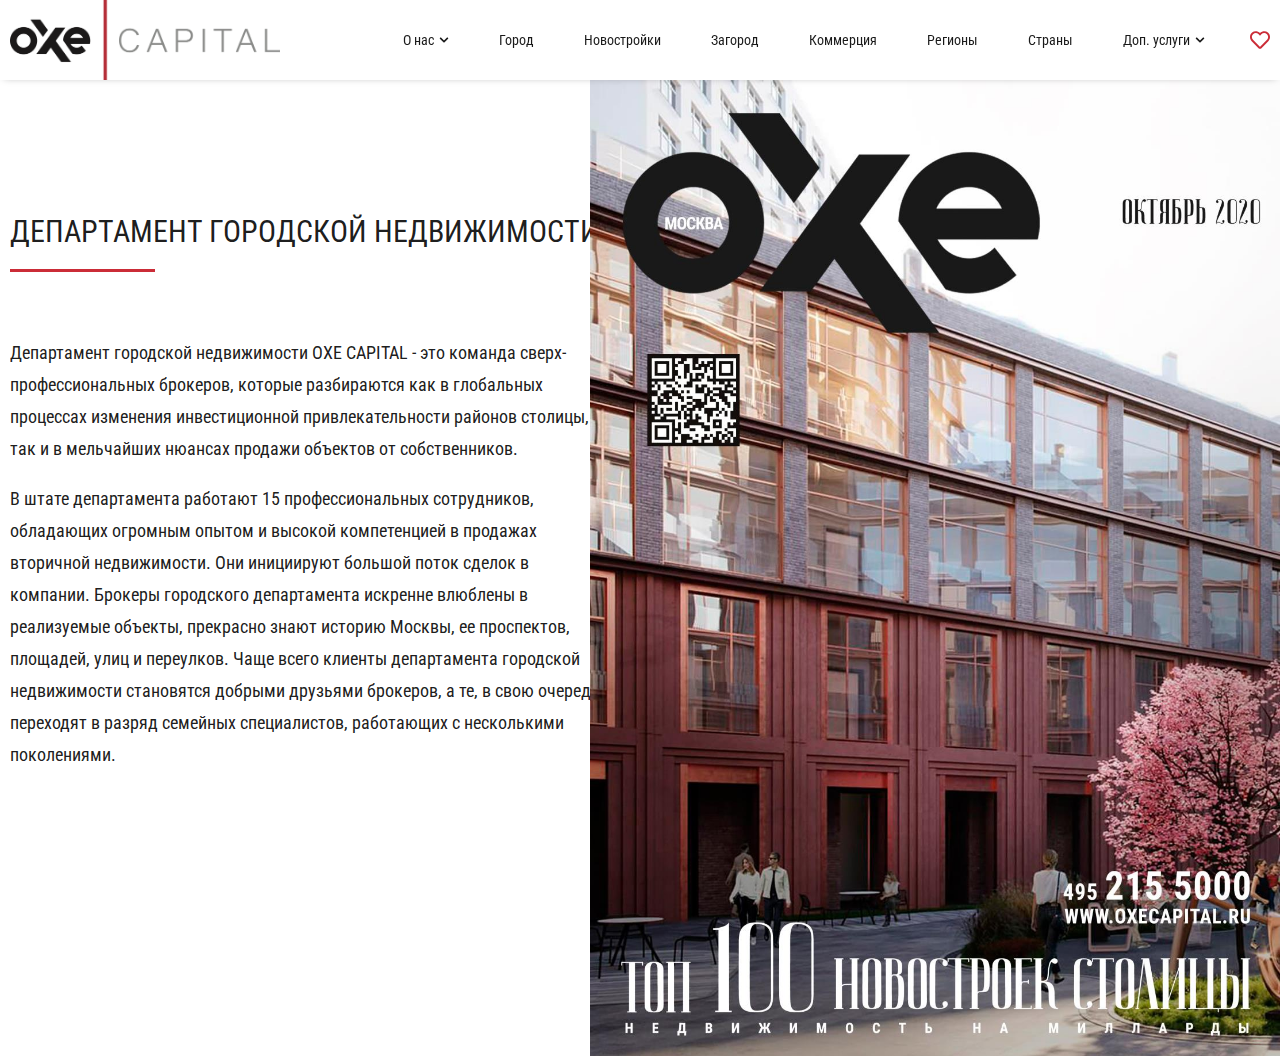
==== department.html @ 58d35041 "init" ====
<!DOCTYPE html>
<html lang="en">

<head>
    <meta charset="UTF-8">
    <meta http-equiv="X-UA-Compatible" content="IE=edge">
    <meta name="viewport" content="width=device-width, initial-scale=1, shrink-to-fit=no">
    <meta name="robots" content="index, follow">
    <meta name="google" content="notranslate">
    <meta name="format-detection" content="telephone=no">

    <meta name="description" content="">

    <meta name="keywords" content="">

    <!-- Favicons -->
    <!-- <link rel="icon" type="image/png" sizes="32x32" href="img/favicon/favicon-32x32.png">
    <link rel="icon" type="image/png" sizes="16x16" href="img/favicon/favicon-16x16.png"> -->

    <!-- Google Fonts -->
    <link rel="preconnect" href="https://fonts.gstatic.com">
    <link href="https://fonts.googleapis.com/css2?family=Roboto+Condensed:wght@300;400&display=swap" rel="stylesheet">

    <!-- Vendor CSS Files -->

    <!-- Main CSS File -->
    <link rel="stylesheet" href="assets/css/style.css">

    <!-- Title -->
    <title>OXE CAPITAL</title>
</head>

<body>

    <header class="header" id="header">
        <div class="container">
            <div class="header__wrapper">
                <div class="header-logo">
                    <a href="#" class="header-logo__link">
                        <img src="assets/img/oxecapital-min.png" alt="oxe capital logo" class="header-logo__img">
                    </a>
                </div>
                <nav class="header-nav">
                    <ul class="header-nav__list">
                        <li class="header-nav__item header-subnav">
                            <a href="#" class="header-nav__link">О нас<svg class="icon-arrow"
                                    xmlns="http://www.w3.org/2000/svg" viewBox="0 0 448 512"
                                    class="svg-inline--fa fa-chevron-down fa-w-14 fa-9x">
                                    <path fill="currentColor"
                                        d="M207.029 381.476L12.686 187.132c-9.373-9.373-9.373-24.569 0-33.941l22.667-22.667c9.357-9.357 24.522-9.375 33.901-.04L224 284.505l154.745-154.021c9.379-9.335 24.544-9.317 33.901.04l22.667 22.667c9.373 9.373 9.373 24.569 0 33.941L240.971 381.476c-9.373 9.372-24.569 9.372-33.942 0z"
                                        class=""></path>
                                </svg></a>
                            <ul class="header-subnav__list">
                                <li class="header-subnav__item"><a class="header-subnav__link" href="#!">Компания</a>
                                </li>
                                <li class="header-subnav__item"><a class="header-subnav__link" href="#!">Новости</a>
                                </li>
                                <li class="header-subnav__item"><a class="header-subnav__link" href="#!">Блог</a></li>
                                <li class="header-subnav__item"><a class="header-subnav__link" href="#!">Команда</a>
                                </li>
                                <li class="header-subnav__item"><a class="header-subnav__link" href="#!">Услуги</a></li>
                                <li class="header-subnav__item"><a class="header-subnav__link" href="#!">Вакансии</a>
                                </li>
                            </ul>
                        </li>
                        <li class="header-nav__item">
                            <a href="#" class="header-nav__link">Город</a>
                        </li>
                        <li class="header-nav__item">
                            <a href="#" class="header-nav__link">Новостройки</a>
                        </li>
                        <li class="header-nav__item">
                            <a href="#" class="header-nav__link">Загород</a>
                        </li>
                        <li class="header-nav__item">
                            <a href="#" class="header-nav__link">Коммерция</a>
                        </li>
                        <li class="header-nav__item">
                            <a href="#" class="header-nav__link">Регионы</a>
                        </li>
                        <li class="header-nav__item">
                            <a href="#" class="header-nav__link">Страны</a>
                        </li>
                        <li class="header-nav__item header-subnav">
                            <a href="#" class="header-nav__link">Доп. услуги<svg class="icon-arrow"
                                    xmlns="http://www.w3.org/2000/svg" viewBox="0 0 448 512"
                                    class="svg-inline--fa fa-chevron-down fa-w-14 fa-9x">
                                    <path fill="currentColor"
                                        d="M207.029 381.476L12.686 187.132c-9.373-9.373-9.373-24.569 0-33.941l22.667-22.667c9.357-9.357 24.522-9.375 33.901-.04L224 284.505l154.745-154.021c9.379-9.335 24.544-9.317 33.901.04l22.667 22.667c9.373 9.373 9.373 24.569 0 33.941L240.971 381.476c-9.373 9.372-24.569 9.372-33.942 0z"
                                        class=""></path>
                                </svg></a>
                            <ul class="header-subnav__list">
                                <li class="header-subnav__item"><a class="header-subnav__link" href="#!">Компания</a>
                                </li>
                                <li class="header-subnav__item"><a class="header-subnav__link" href="#!">Новости</a>
                                </li>
                                <li class="header-subnav__item"><a class="header-subnav__link" href="#!">Блог</a></li>
                                <li class="header-subnav__item"><a class="header-subnav__link" href="#!">Команда</a>
                                </li>
                                <li class="header-subnav__item"><a class="header-subnav__link" href="#!">Услуги</a></li>
                                <li class="header-subnav__item"><a class="header-subnav__link" href="#!">Вакансии</a>
                                </li>
                            </ul>
                        </li>
                    </ul>
                    <a class="header-nav__heart" href="#!">
                        <svg class="icon-heart" xmlns="http://www.w3.org/2000/svg" viewBox="0 0 512 512">
                            <path
                                d="M458.4 64.3C400.6 15.7 311.3 23 256 79.3 200.7 23 111.4 15.6 53.6 64.3-21.6 127.6-10.6 230.8 43 285.5l175.4 178.7c10 10.2 23.4 15.9 37.6 15.9 14.3 0 27.6-5.6 37.6-15.8L469 285.6c53.5-54.7 64.7-157.9-10.6-221.3zm-23.6 187.5L259.4 430.5c-2.4 2.4-4.4 2.4-6.8 0L77.2 251.8c-36.5-37.2-43.9-107.6 7.3-150.7 38.9-32.7 98.9-27.8 136.5 10.5l35 35.7 35-35.7c37.8-38.5 97.8-43.2 136.5-10.6 51.1 43.1 43.5 113.9 7.3 150.8z">
                            </path>
                        </svg>
                    </a>
                    <button class="burger-menu">
                        <span></span>
                    </button>
                </nav>
            </div>
        </div>
    </header>

    <main class="main">

        <section class="section department">

            <div class="container container-md">

                <div class="department__wrapper">
                    <div class="department__descr">
                        <h1 class="department__title">ДЕПАРТАМЕНТ ГОРОДСКОЙ НЕДВИЖИМОСТИ</h1>
                        <p class="department__text">Департамент городской недвижимости OXE CAPITAL - это команда
                            сверх-профессиональных брокеров, которые
                            разбираются как в глобальных процессах изменения инвестиционной привлекательности районов
                            столицы, так и в
                            мельчайших нюансах продажи объектов от собственников.
                        </p>
                        <p class="department__text">
                            В штате департамента работают 15 профессиональных сотрудников, обладающих огромным опытом и
                            высокой компетенцией
                            в продажах вторичной недвижимости. Они инициируют большой поток сделок в компании. Брокеры
                            городского
                            департамента искренне влюблены в реализуемые объекты, прекрасно знают историю Москвы, ее
                            проспектов, площадей,
                            улиц и переулков. Чаще всего клиенты департамента городской недвижимости становятся добрыми
                            друзьями брокеров, а
                            те, в свою очередь, переходят в разряд семейных специалистов, работающих с несколькими
                            поколениями.
                        </p>
                    </div>
                    <div class="department__img">
                        <img src="assets/img/top-min.jpg" alt="">
                    </div>
                </div>

            </div>
        </section>

    </main>

    <main class="main"></main>

    <footer class="footer"></footer>

    <!-- Vendor JS Files -->


    <!-- Main JS File -->
    <script src="assets/js/script.js"></script>
</body>

</html>
---- assets/css/style.css ----
/*! normalize-scss | MIT/GPLv2 License | bit.ly/normalize-scss */
/* Document
       ========================================================================== */
/**
     * 1. Correct the line height in all browsers.
     * 2. Prevent adjustments of font size after orientation changes in
     *    IE on Windows Phone and in iOS.
     */
html {
  line-height: 1.15;
  /* 1 */
  -ms-text-size-adjust: 100%;
  /* 2 */
  -webkit-text-size-adjust: 100%;
  /* 2 */
}

/* Sections
       ========================================================================== */
/**
     * Remove the margin in all browsers (opinionated).
     */
body {
  margin: 0;
}

/**
     * Add the correct display in IE 9-.
     */
article,
aside,
footer,
header,
nav,
section {
  display: block;
}

/**
     * Correct the font size and margin on `h1` elements within `section` and
     * `article` contexts in Chrome, Firefox, and Safari.
     */
h1 {
  font-size: 2em;
  margin: 0.67em 0;
}

/* Grouping content
       ========================================================================== */
/**
     * Add the correct display in IE 9-.
     */
figcaption,
figure {
  display: block;
}

/**
     * Add the correct margin in IE 8.
     */
figure {
  margin: 1em 40px;
}

/**
     * 1. Add the correct box sizing in Firefox.
     * 2. Show the overflow in Edge and IE.
     */
hr {
  -webkit-box-sizing: content-box;
          box-sizing: content-box;
  /* 1 */
  height: 0;
  /* 1 */
  overflow: visible;
  /* 2 */
}

/**
     * Add the correct display in IE.
     */
main {
  display: block;
}

/**
     * 1. Correct the inheritance and scaling of font size in all browsers.
     * 2. Correct the odd `em` font sizing in all browsers.
     */
pre {
  font-family: monospace, monospace;
  /* 1 */
  font-size: 1em;
  /* 2 */
}

/* Links
       ========================================================================== */
/**
     * 1. Remove the gray background on active links in IE 10.
     * 2. Remove gaps in links underline in iOS 8+ and Safari 8+.
     */
a {
  background-color: transparent;
  /* 1 */
  -webkit-text-decoration-skip: objects;
  /* 2 */
}

/* Text-level semantics
       ========================================================================== */
/**
     * 1. Remove the bottom border in Chrome 57- and Firefox 39-.
     * 2. Add the correct text decoration in Chrome, Edge, IE, Opera, and Safari.
     */
abbr[title] {
  border-bottom: none;
  /* 1 */
  text-decoration: underline;
  /* 2 */
  -webkit-text-decoration: underline dotted;
          text-decoration: underline dotted;
  /* 2 */
}

/**
     * Prevent the duplicate application of `bolder` by the next rule in Safari 6.
     */
b,
strong {
  font-weight: inherit;
}

/**
     * Add the correct font weight in Chrome, Edge, and Safari.
     */
b,
strong {
  font-weight: bolder;
}

/**
     * 1. Correct the inheritance and scaling of font size in all browsers.
     * 2. Correct the odd `em` font sizing in all browsers.
     */
code,
kbd,
samp {
  font-family: monospace, monospace;
  /* 1 */
  font-size: 1em;
  /* 2 */
}

/**
     * Add the correct font style in Android 4.3-.
     */
dfn {
  font-style: italic;
}

/**
     * Add the correct background and color in IE 9-.
     */
mark {
  background-color: #ff0;
  color: #000;
}

/**
     * Add the correct font size in all browsers.
     */
small {
  font-size: 80%;
}

/**
     * Prevent `sub` and `sup` elements from affecting the line height in
     * all browsers.
     */
sub,
sup {
  font-size: 75%;
  line-height: 0;
  position: relative;
  vertical-align: baseline;
}

sub {
  bottom: -0.25em;
}

sup {
  top: -0.5em;
}

/* Embedded content
       ========================================================================== */
/**
     * Add the correct display in IE 9-.
     */
audio,
video {
  display: inline-block;
}

/**
     * Add the correct display in iOS 4-7.
     */
audio:not([controls]) {
  display: none;
  height: 0;
}

/**
     * Remove the border on images inside links in IE 10-.
     */
img {
  border-style: none;
}

/**
     * Hide the overflow in IE.
     */
svg:not(:root) {
  overflow: hidden;
}

/* Forms
       ========================================================================== */
/**
     * 1. Change the font styles in all browsers (opinionated).
     * 2. Remove the margin in Firefox and Safari.
     */
button,
input,
optgroup,
select,
textarea {
  font-family: sans-serif;
  /* 1 */
  font-size: 100%;
  /* 1 */
  line-height: 1.15;
  /* 1 */
  margin: 0;
  /* 2 */
}

/**
     * Show the overflow in IE.
     */
button {
  overflow: visible;
}

/**
     * Remove the inheritance of text transform in Edge, Firefox, and IE.
     * 1. Remove the inheritance of text transform in Firefox.
     */
button,
select {
  /* 1 */
  text-transform: none;
}

/**
     * 1. Prevent a WebKit bug where (2) destroys native `audio` and `video`
     *    controls in Android 4.
     * 2. Correct the inability to style clickable types in iOS and Safari.
     */
button,
html [type="button"],
[type="reset"],
[type="submit"] {
  -webkit-appearance: button;
  /* 2 */
}

button,
[type="button"],
[type="reset"],
[type="submit"] {
  /**
       * Remove the inner border and padding in Firefox.
       */
  /**
       * Restore the focus styles unset by the previous rule.
       */
}

button::-moz-focus-inner,
[type="button"]::-moz-focus-inner,
[type="reset"]::-moz-focus-inner,
[type="submit"]::-moz-focus-inner {
  border-style: none;
  padding: 0;
}

button:-moz-focusring,
[type="button"]:-moz-focusring,
[type="reset"]:-moz-focusring,
[type="submit"]:-moz-focusring {
  outline: 1px dotted ButtonText;
}

/**
     * Show the overflow in Edge.
     */
input {
  overflow: visible;
}

/**
     * 1. Add the correct box sizing in IE 10-.
     * 2. Remove the padding in IE 10-.
     */
[type="checkbox"],
[type="radio"] {
  -webkit-box-sizing: border-box;
          box-sizing: border-box;
  /* 1 */
  padding: 0;
  /* 2 */
}

/**
     * Correct the cursor style of increment and decrement buttons in Chrome.
     */
[type="number"]::-webkit-inner-spin-button,
[type="number"]::-webkit-outer-spin-button {
  height: auto;
}

/**
     * 1. Correct the odd appearance in Chrome and Safari.
     * 2. Correct the outline style in Safari.
     */
[type="search"] {
  -webkit-appearance: textfield;
  /* 1 */
  outline-offset: -2px;
  /* 2 */
  /**
       * Remove the inner padding and cancel buttons in Chrome and Safari on macOS.
       */
}

[type="search"]::-webkit-search-cancel-button, [type="search"]::-webkit-search-decoration {
  -webkit-appearance: none;
}

/**
     * 1. Correct the inability to style clickable types in iOS and Safari.
     * 2. Change font properties to `inherit` in Safari.
     */
::-webkit-file-upload-button {
  -webkit-appearance: button;
  /* 1 */
  font: inherit;
  /* 2 */
}

/**
     * Correct the padding in Firefox.
     */
fieldset {
  padding: 0.35em 0.75em 0.625em;
}

/**
     * 1. Correct the text wrapping in Edge and IE.
     * 2. Correct the color inheritance from `fieldset` elements in IE.
     * 3. Remove the padding so developers are not caught out when they zero out
     *    `fieldset` elements in all browsers.
     */
legend {
  -webkit-box-sizing: border-box;
          box-sizing: border-box;
  /* 1 */
  display: table;
  /* 1 */
  max-width: 100%;
  /* 1 */
  padding: 0;
  /* 3 */
  color: inherit;
  /* 2 */
  white-space: normal;
  /* 1 */
}

/**
     * 1. Add the correct display in IE 9-.
     * 2. Add the correct vertical alignment in Chrome, Firefox, and Opera.
     */
progress {
  display: inline-block;
  /* 1 */
  vertical-align: baseline;
  /* 2 */
}

/**
     * Remove the default vertical scrollbar in IE.
     */
textarea {
  overflow: auto;
}

/* Interactive
       ========================================================================== */
/*
     * Add the correct display in Edge, IE, and Firefox.
     */
details {
  display: block;
}

/*
     * Add the correct display in all browsers.
     */
summary {
  display: list-item;
}

/*
     * Add the correct display in IE 9-.
     */
menu {
  display: block;
}

/* Scripting
       ========================================================================== */
/**
     * Add the correct display in IE 9-.
     */
canvas {
  display: inline-block;
}

/**
     * Add the correct display in IE.
     */
template {
  display: none;
}

/* Hidden
       ========================================================================== */
/**
     * Add the correct display in IE 10-.
     */
[hidden] {
  display: none;
}

:root {
  --color-primary: #cb2c37;
  --color-text: rgba(0,0,0,0.9);
}

*,
*::before,
*::after {
  -webkit-box-sizing: border-box;
          box-sizing: border-box;
}

body {
  min-width: 320px;
  font-family: 'Roboto Condensed', sans-serif;
  color: var(--color-text);
}

h1,
h2,
h3,
h4,
h5,
h6 {
  margin: 0;
  padding: 0;
}

img {
  display: block;
  max-width: 100%;
  height: auto;
}

.container {
  max-width: 1400px;
  width: 100%;
  margin: 0 auto;
  padding: 0 10px;
}

.container-md {
  max-width: 1520px;
}

.container-lg {
  max-width: 1600px;
}

.main {
  margin-top: 50px;
}

.section {
  padding: 100px 0;
}

@media only screen and (max-width: 992px) {
  .section {
    padding: 75px 0;
  }
}

.visually-hidden {
  position: absolute !important;
  clip: rect(1px 1px 1px 1px);
  padding: 0 !important;
  border: 0 !important;
  height: 1px !important;
  margin: -1px !important;
  width: 1px !important;
  overflow: hidden;
}

.burger-menu {
  margin-left: 30px;
  padding: 0;
  position: relative;
  width: 30px;
  height: 22px;
  cursor: pointer;
  z-index: 200;
  background-color: transparent;
  border: none;
  display: none;
}

@media only screen and (max-width: 1200px) {
  .burger-menu {
    display: block;
  }
}

.burger-menu span, .burger-menu::before, .burger-menu::after {
  left: 0;
  position: absolute;
  height: 12%;
  width: 100%;
  -webkit-transition: all .3s ease;
  transition: all .3s ease;
  background-color: var(--color-text);
}

.burger-menu::before, .burger-menu::after {
  content: "";
}

.burger-menu::before {
  top: 0;
}

.burger-menu::after {
  bottom: 0;
}

.burger-menu span {
  top: 50%;
  -webkit-transform: scale(1) translate(0px, -50%);
          transform: scale(1) translate(0px, -50%);
}

.burger-menu.active span {
  -webkit-transform: scale(0) translate(0px, -50%);
          transform: scale(0) translate(0px, -50%);
}

.burger-menu.active::before {
  top: 50%;
  -webkit-transform: rotate(-45deg) translate(0px, -50%);
          transform: rotate(-45deg) translate(0px, -50%);
}

.burger-menu.active::after {
  bottom: 50%;
  -webkit-transform: rotate(45deg) translate(0px, 50%);
          transform: rotate(45deg) translate(0px, 50%);
}

.header {
  position: fixed;
  top: 0;
  left: 0;
  right: 0;
  background-color: #fff;
  z-index: 1000;
  -webkit-box-shadow: 0 1px 8px -4px rgba(0, 0, 0, 0.4);
          box-shadow: 0 1px 8px -4px rgba(0, 0, 0, 0.4);
}

.header__wrapper {
  display: -webkit-box;
  display: -ms-flexbox;
  display: flex;
  -webkit-box-align: center;
      -ms-flex-align: center;
          align-items: center;
  -webkit-box-pack: justify;
      -ms-flex-pack: justify;
          justify-content: space-between;
}

.header-logo {
  -webkit-box-flex: 0;
      -ms-flex: 0 0 270px;
          flex: 0 0 270px;
}

@media only screen and (max-width: 576px) {
  .header-logo {
    -webkit-box-flex: 0;
        -ms-flex: 0 0 180px;
            flex: 0 0 180px;
  }
}

.header-nav {
  display: -webkit-box;
  display: -ms-flexbox;
  display: flex;
  -webkit-box-align: center;
      -ms-flex-align: center;
          align-items: center;
  position: relative;
}

.header-nav__list {
  margin: 0;
  padding: 0;
  display: -webkit-box;
  display: -ms-flexbox;
  display: flex;
  list-style: none;
}

@media only screen and (max-width: 1200px) {
  .header-nav__list {
    -webkit-box-orient: vertical;
    -webkit-box-direction: normal;
        -ms-flex-direction: column;
            flex-direction: column;
    position: absolute;
    right: -10px;
    top: 50px;
    background-color: #fff;
    -webkit-transform: translateX(100%);
            transform: translateX(100%);
    -webkit-transition: -webkit-transform .3s ease;
    transition: -webkit-transform .3s ease;
    transition: transform .3s ease;
    transition: transform .3s ease, -webkit-transform .3s ease;
  }
  .header-nav__list.active {
    -webkit-transform: translateX(0);
            transform: translateX(0);
  }
}

.header-nav__heart {
  margin-left: 20px;
  width: 20px;
  height: 20px;
}

.header-nav__heart:hover .icon-heart {
  -webkit-animation: heart-beat 2s infinite;
          animation: heart-beat 2s infinite;
}

.header-nav__heart .icon-heart {
  fill: var(--color-primary);
}

@-webkit-keyframes heart-beat {
  0% {
    -webkit-transform: scale(1);
            transform: scale(1);
  }
  50% {
    -webkit-transform: scale(1.2);
            transform: scale(1.2);
  }
  100% {
    -webkit-transform: scale(1);
            transform: scale(1);
  }
}

@keyframes heart-beat {
  0% {
    -webkit-transform: scale(1);
            transform: scale(1);
  }
  50% {
    -webkit-transform: scale(1.2);
            transform: scale(1.2);
  }
  100% {
    -webkit-transform: scale(1);
            transform: scale(1);
  }
}

.header-nav__link {
  padding: 10px 25px;
  font-size: 14px;
  font-weight: 400;
  color: var(--color-text);
  text-decoration: none;
  cursor: pointer;
  white-space: nowrap;
  -webkit-transition: color .3s ease;
  transition: color .3s ease;
}

@media only screen and (max-width: 1200px) {
  .header-nav__link {
    display: block;
  }
}

.header-nav__link .icon-arrow {
  margin-left: 5px;
  width: 10px;
  height: 10px;
  -webkit-transition: all .3s ease;
  transition: all .3s ease;
}

.header-nav__link:hover .icon-arrow {
  -webkit-transform: rotate(180deg);
          transform: rotate(180deg);
}

.header-nav__link:hover {
  color: var(--color-primary);
}

.header-subnav {
  position: relative;
}

.header-subnav:hover .header-subnav__list {
  opacity: 1;
  visibility: visible;
  -webkit-transform: translateY(0);
          transform: translateY(0);
}

.header-subnav__list {
  padding: 10px 0;
  margin: 0;
  list-style: none;
  background-color: #fff;
  position: absolute;
  z-index: 200;
  min-width: 160px;
  top: 100%;
  left: 0;
  opacity: 0;
  font-size: 14px;
  visibility: hidden;
  -webkit-transform: translateY(5px);
          transform: translateY(5px);
  -webkit-transition: all .2s ease;
  transition: all .2s ease;
}

@media only screen and (max-width: 1200px) {
  .header-subnav__list {
    top: 0;
    left: -90%;
    min-width: 120px;
  }
}

.header-subnav__item {
  display: block;
  line-height: 1.1;
}

.header-subnav__item:last-child {
  margin-bottom: 0;
}

.header-subnav__link {
  display: block;
  color: #333;
  padding: 10px 20px;
  -webkit-transition: all .3s;
  transition: all .3s;
  text-decoration: none;
}

.header-subnav__link:hover {
  text-decoration: underline;
}

.post__wrapper {
  -webkit-column-count: 4;
          column-count: 4;
  -webkit-column-width: 320px;
          column-width: 320px;
  -webkit-column-gap: 15px;
          column-gap: 15px;
}

.post__item {
  margin: 0 0 25px;
  padding: 0 15px;
  -webkit-transition: opacity .4s ease-in-out;
  transition: opacity .4s ease-in-out;
  display: inline-block;
}

.post__item:hover .post__item-img::after {
  opacity: 1;
}

.post__item-link {
  color: inherit;
  text-decoration: none;
}

.post__item-link:hover .post__item-title {
  text-decoration: underline;
  cursor: pointer;
}

.post__item-img {
  width: 100%;
  position: relative;
  margin-bottom: 10px;
  -webkit-box-shadow: 3px 8px 10px 0px rgba(0, 0, 0, 0.4);
          box-shadow: 3px 8px 10px 0px rgba(0, 0, 0, 0.4);
  -webkit-transition: -webkit-filter .5s ease;
  transition: -webkit-filter .5s ease;
  transition: filter .5s ease;
  transition: filter .5s ease, -webkit-filter .5s ease;
}

.post__item-img::after {
  content: "";
  position: absolute;
  top: 0;
  left: 0;
  right: 0;
  bottom: 0;
  background-color: rgba(0, 0, 0, 0.4);
  opacity: 0;
  -webkit-transition: opacity .5s ease;
  transition: opacity .5s ease;
}

.post__item-descr {
  display: -webkit-box;
  display: -ms-flexbox;
  display: flex;
  -webkit-box-align: center;
      -ms-flex-align: center;
          align-items: center;
  -webkit-box-pack: justify;
      -ms-flex-pack: justify;
          justify-content: space-between;
  font-size: 16px;
  text-transform: uppercase;
}

.post__item-title {
  margin: 0;
  font-weight: 400;
}

.department {
  position: relative;
  height: 100vh;
  display: -webkit-box;
  display: -ms-flexbox;
  display: flex;
  -webkit-box-align: center;
      -ms-flex-align: center;
          align-items: center;
}

.department__wrapper {
  display: -webkit-box;
  display: -ms-flexbox;
  display: flex;
  -webkit-box-align: center;
      -ms-flex-align: center;
          align-items: center;
  -webkit-box-pack: justify;
      -ms-flex-pack: justify;
          justify-content: space-between;
}

.department__img img {
  position: absolute;
  top: 30px;
  right: 0;
  max-width: 690px;
  height: auto;
}

.department__descr {
  max-width: 600px;
}

.department__title {
  font-size: 30px;
  font-weight: 400;
  line-height: 40px;
  position: relative;
  margin-bottom: 85px;
}

.department__title::after {
  content: "";
  position: absolute;
  bottom: -20px;
  left: 0;
  width: 145px;
  height: 3px;
  background-color: var(--color-primary);
}

.department__text {
  font-size: 18px;
  font-weight: 400;
  line-height: 32px;
}
/*# sourceMappingURL=style.css.map */
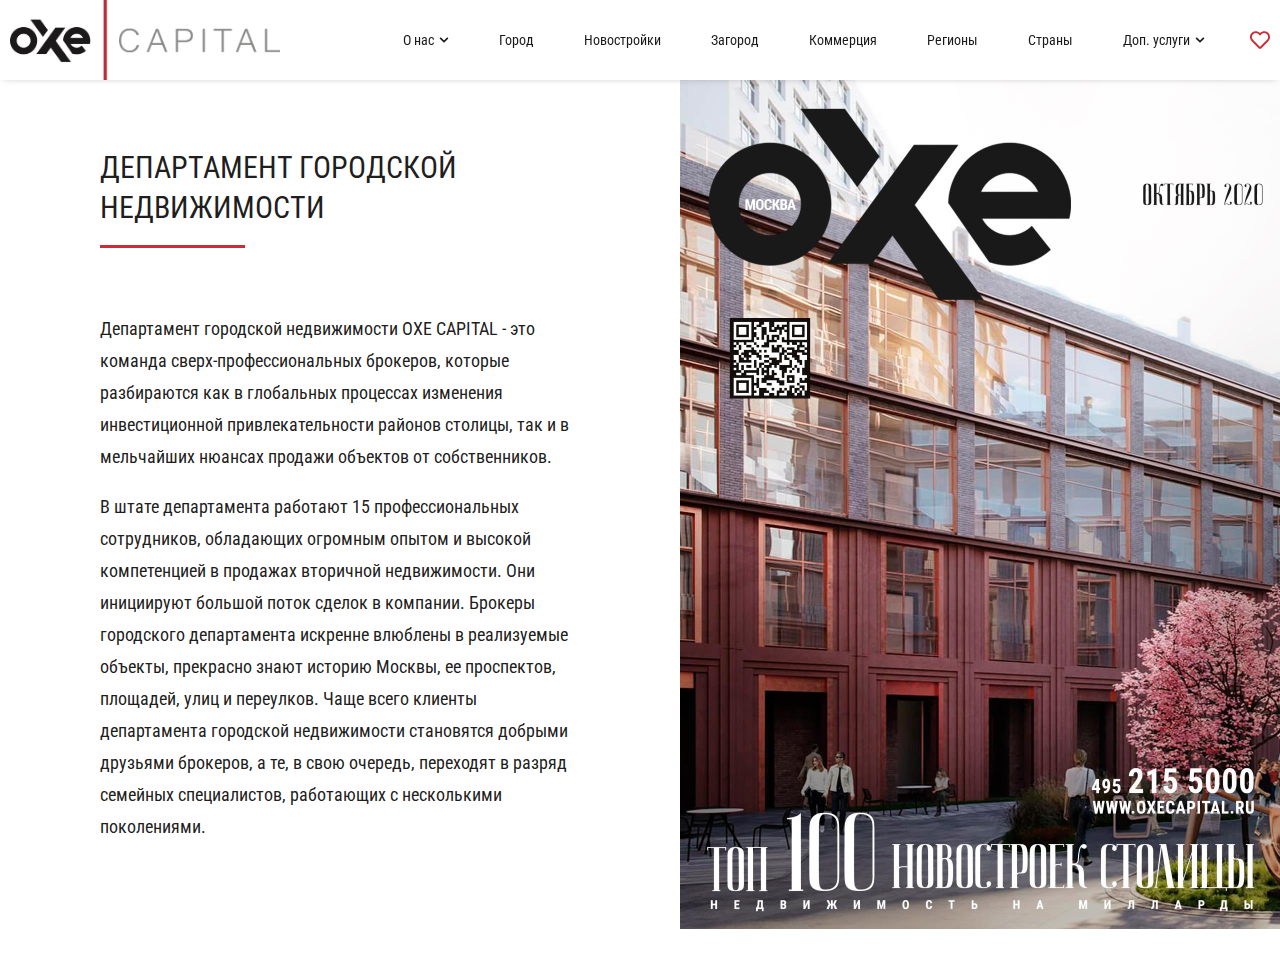
==== commit 4891ded3: "mobile department" ====
--- a/department.html
+++ b/department.html
@@ -122,36 +122,33 @@
 
         <section class="section department">
 
-            <div class="container container-md">
+            <div class="department__wrapper">
+                <div class="department__descr">
+                    <h1 class="department__title">ДЕПАРТАМЕНТ ГОРОДСКОЙ НЕДВИЖИМОСТИ</h1>
+                    <p class="department__text">Департамент городской недвижимости OXE CAPITAL - это команда
+                        сверх-профессиональных брокеров, которые
+                        разбираются как в глобальных процессах изменения инвестиционной привлекательности районов
+                        столицы, так и в
+                        мельчайших нюансах продажи объектов от собственников.
+                    </p>
+                    <p class="department__text">
+                        В штате департамента работают 15 профессиональных сотрудников, обладающих огромным опытом и
+                        высокой компетенцией
+                        в продажах вторичной недвижимости. Они инициируют большой поток сделок в компании. Брокеры
+                        городского
+                        департамента искренне влюблены в реализуемые объекты, прекрасно знают историю Москвы, ее
+                        проспектов, площадей,
+                        улиц и переулков. Чаще всего клиенты департамента городской недвижимости становятся добрыми
+                        друзьями брокеров, а
+                        те, в свою очередь, переходят в разряд семейных специалистов, работающих с несколькими
+                        поколениями.
+                    </p>
+                </div>
+                <div class="department__img">
+                    <img src="assets/img/top-min.jpg" alt="">
+                </div>
+            </div>
 
-                <div class="department__wrapper">
-                    <div class="department__descr">
-                        <h1 class="department__title">ДЕПАРТАМЕНТ ГОРОДСКОЙ НЕДВИЖИМОСТИ</h1>
-                        <p class="department__text">Департамент городской недвижимости OXE CAPITAL - это команда
-                            сверх-профессиональных брокеров, которые
-                            разбираются как в глобальных процессах изменения инвестиционной привлекательности районов
-                            столицы, так и в
-                            мельчайших нюансах продажи объектов от собственников.
-                        </p>
-                        <p class="department__text">
-                            В штате департамента работают 15 профессиональных сотрудников, обладающих огромным опытом и
-                            высокой компетенцией
-                            в продажах вторичной недвижимости. Они инициируют большой поток сделок в компании. Брокеры
-                            городского
-                            департамента искренне влюблены в реализуемые объекты, прекрасно знают историю Москвы, ее
-                            проспектов, площадей,
-                            улиц и переулков. Чаще всего клиенты департамента городской недвижимости становятся добрыми
-                            друзьями брокеров, а
-                            те, в свою очередь, переходят в разряд семейных специалистов, работающих с несколькими
-                            поколениями.
-                        </p>
-                    </div>
-                    <div class="department__img">
-                        <img src="assets/img/top-min.jpg" alt="">
-                    </div>
-                </div>
-
-            </div>
         </section>
 
     </main>
--- a/assets/css/style.css
+++ b/assets/css/style.css
@@ -889,14 +889,8 @@
 }
 
 .department {
-  position: relative;
-  height: 100vh;
-  display: -webkit-box;
-  display: -ms-flexbox;
-  display: flex;
-  -webkit-box-align: center;
-      -ms-flex-align: center;
-          align-items: center;
+  padding-top: 30px;
+  padding-bottom: 0;
 }
 
 .department__wrapper {
@@ -911,16 +905,60 @@
           justify-content: space-between;
 }
 
-.department__img img {
-  position: absolute;
-  top: 30px;
-  right: 0;
-  max-width: 690px;
-  height: auto;
+@media only screen and (max-width: 1200px) {
+  .department__wrapper {
+    -webkit-box-orient: vertical;
+    -webkit-box-direction: normal;
+        -ms-flex-direction: column;
+            flex-direction: column;
+  }
+}
+
+.department__img {
+  -webkit-box-flex: 0;
+      -ms-flex: 0 0 690px;
+          flex: 0 0 690px;
+}
+
+@media only screen and (max-width: 1400px) {
+  .department__img {
+    -webkit-box-flex: 0;
+        -ms-flex: 0 0 600px;
+            flex: 0 0 600px;
+  }
+}
+
+@media only screen and (max-width: 1200px) {
+  .department__img {
+    -webkit-box-flex: 0;
+        -ms-flex: 0 0 400px;
+            flex: 0 0 400px;
+    -webkit-box-ordinal-group: 2;
+        -ms-flex-order: 1;
+            order: 1;
+  }
 }
 
 .department__descr {
+  margin: 0 100px 0 200px;
   max-width: 600px;
+}
+
+@media only screen and (max-width: 1400px) {
+  .department__descr {
+    margin: 50px 100px;
+  }
+}
+
+@media only screen and (max-width: 1200px) {
+  .department__descr {
+    -webkit-box-flex: 0;
+        -ms-flex: 0 0 400px;
+            flex: 0 0 400px;
+    -webkit-box-ordinal-group: 3;
+        -ms-flex-order: 2;
+            order: 2;
+  }
 }
 
 .department__title {
